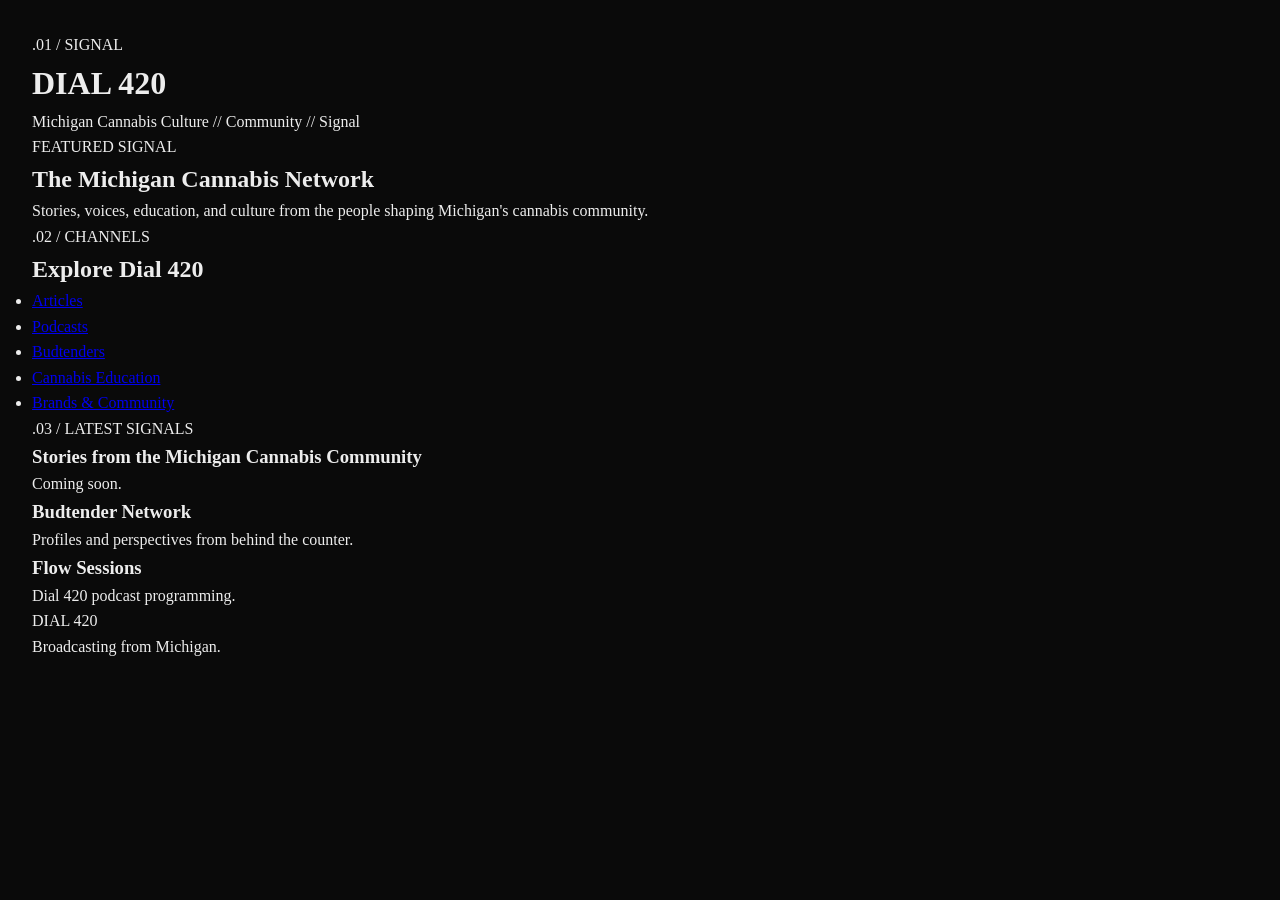
==== index.html @ a3029429 "Update index.html homepage adjustment for deployment" ====
<!DOCTYPE html>
<html lang="en">
<head>
  <meta charset="UTF-8">
  <meta name="viewport" content="width=device-width, initial-scale=1.0">
  <meta name="description" content="Dial 420 — Michigan cannabis culture, stories, education, podcasts, and community.">
  <title>Dial 420 — Michigan Cannabis Culture</title>
  <link rel="stylesheet" href="css/styles.css">
</head>

<body>

  <header>
    <p>.01 / SIGNAL</p>
    <h1>DIAL 420</h1>
    <p>Michigan Cannabis Culture // Community // Signal</p>
  </header>

  <main>

    <section>
      <p>FEATURED SIGNAL</p>
      <h2>The Michigan Cannabis Network</h2>
      <p>
        Stories, voices, education, and culture from the people shaping
        Michigan's cannabis community.
      </p>
    </section>

    <section>
      <p>.02 / CHANNELS</p>

      <h2>Explore Dial 420</h2>

      <ul>
        <li><a href="#">Articles</a></li>
        <li><a href="#">Podcasts</a></li>
        <li><a href="#">Budtenders</a></li>
        <li><a href="#">Cannabis Education</a></li>
        <li><a href="#">Brands &amp; Community</a></li>
      </ul>
    </section>

    <section>
      <p>.03 / LATEST SIGNALS</p>

      <article>
        <h3>Stories from the Michigan Cannabis Community</h3>
        <p>Coming soon.</p>
      </article>

      <article>
        <h3>Budtender Network</h3>
        <p>Profiles and perspectives from behind the counter.</p>
      </article>

      <article>
        <h3>Flow Sessions</h3>
        <p>Dial 420 podcast programming.</p>
      </article>
    </section>

  </main>

  <footer>
    <p>DIAL 420</p>
    <p>Broadcasting from Michigan.</p>
  </footer>

</body>
</html>
---- css/styles.css ----
/* --- System Reset & Variables --- */
:root {
    --bg-color: #0a0a0a;
    --text-color: #ededed;
    --accent-color: #ff3333;
    --border-color: #262626;
    --font-mono: 'Courier New', Courier, monospace;
    --font-serif: 'Georgia', serif;
}

* {
    box-sizing: border-box;
    margin: 0;
    padding: 0;
}

body {
    background-color: var(--bg-color);
    color: var(--text-color);
    font-family: var(--font-serif);
    line-height: 1.6;
    padding: 2rem;
}

/* --- Layout Architecture --- */
.masthead {
    border-bottom: 2px solid var(--text-color);
    padding-bottom: 1.5rem;
    margin-bottom: 2rem;
    text-align: center;
}

.masthead h1 {
    font-family: var(--font-mono);
    font-size: 3.5rem;
    letter-spacing: -2px;
    font-weight: 900;
}

.masthead .subtitle {
    font-family: var(--font-mono);
    text-transform: uppercase;
    font-size: 0.85rem;
    color: #888;
}

.grid-container {
    display: grid;
    grid-template-columns: repeat(auto-fit, minmax(300px, 1fr));
    gap: 2.5rem;
    align-items: start;
}

.lane {
    border-top: 1px solid var(--border-color);
    padding-top: 1rem;
}

.lane h2 {
    font-family: var(--font-mono);
    font-size: 0.9rem;
    color: var(--accent-color);
    margin-bottom: 1.5rem;
    letter-spacing: 1px;
}

/* --- Components --- */
.entry h3, .project-card h3 {
    font-size: 1.5rem;
    margin-bottom: 0.5rem;
    letter-spacing: -0.5px;
}

.entry time {
    display: block;
    font-family: var(--font-mono);
    font-size: 0.8rem;
    color: #666;
    margin-bottom: 1rem;
}

.log-list {
    list-style: none;
}

.log-list a {
    color: var(--text-color);
    text-decoration: none;
    font-family: var(--font-mono);
    font-size: 0.9rem;
}

.log-list a:hover {
    color: var(--accent-color);
}

.system-footer {
    margin-top: 4rem;
    border-top: 1px solid var(--border-color);
    padding-top: 1.5rem;
    font-family: var(--font-mono);
    font-size: 0.75rem;
    color: #444;
    text-align: center;
}
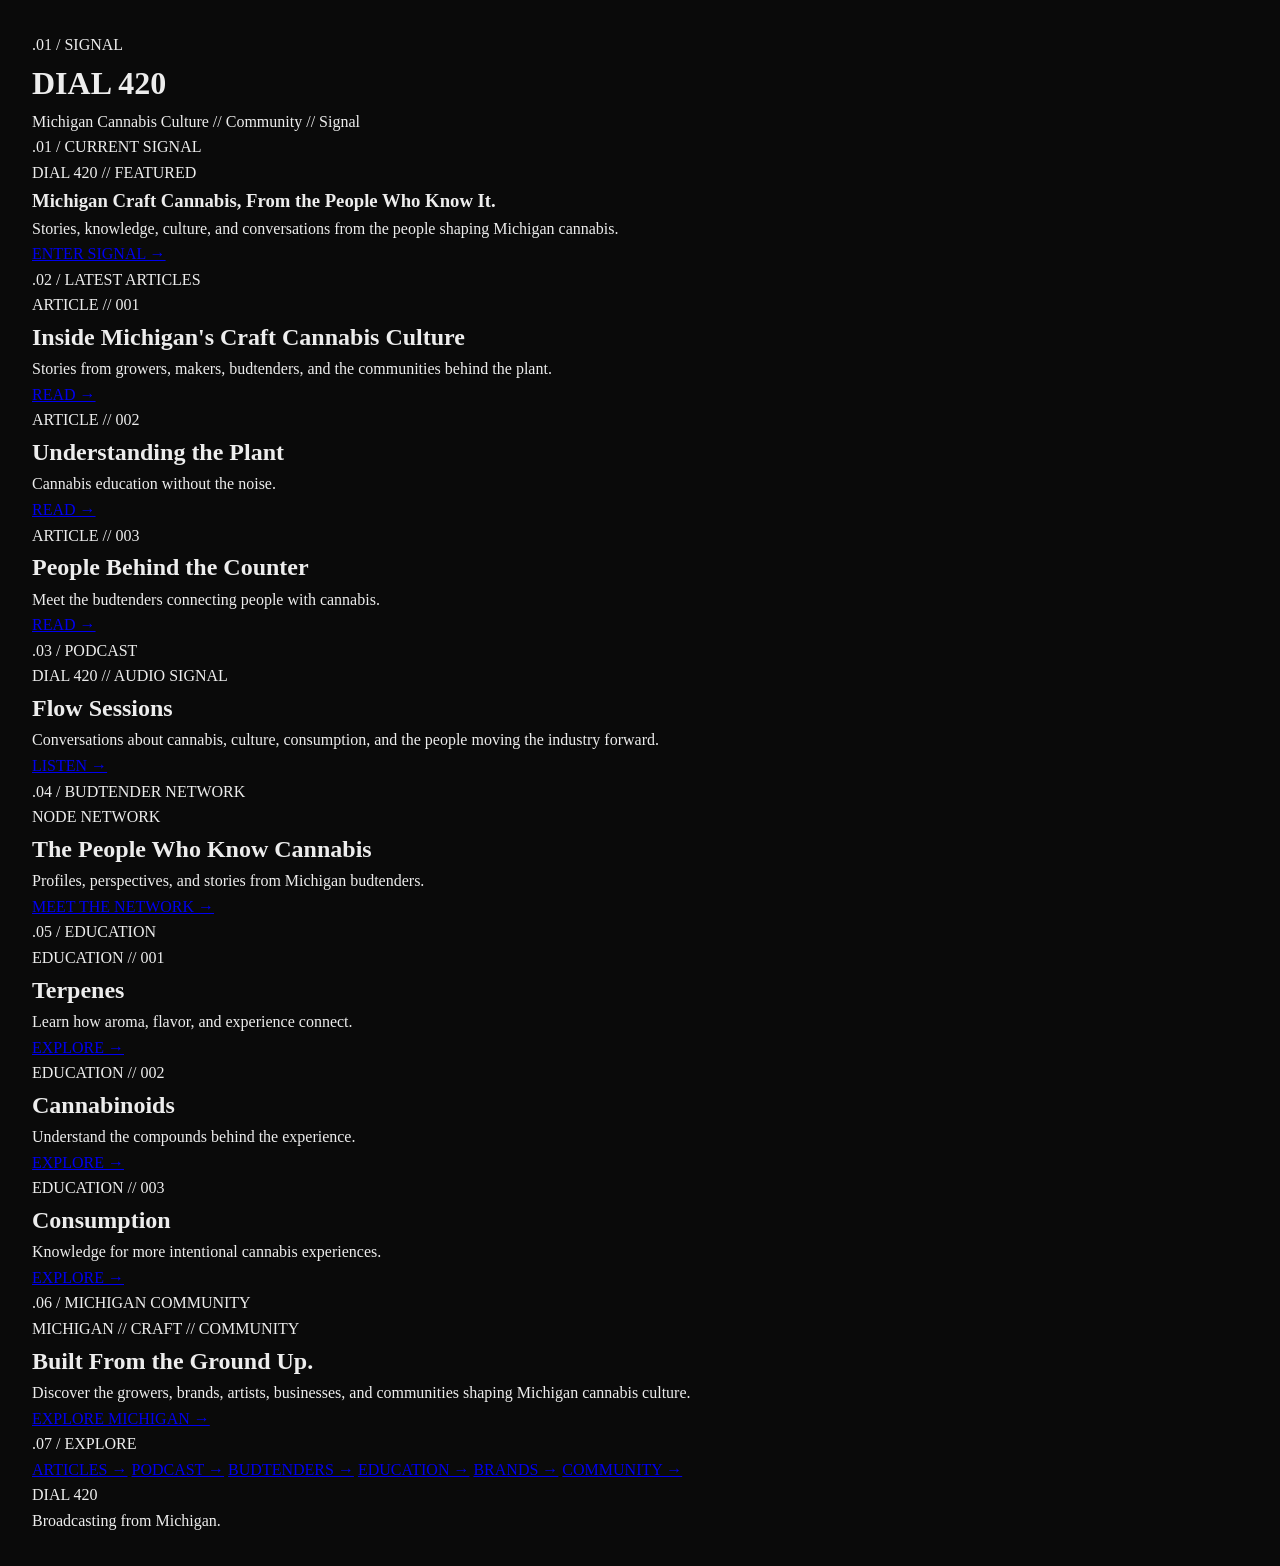
==== commit e8917ba7: "Update index.html" ====
--- a/index.html
+++ b/index.html
@@ -16,51 +16,174 @@
     <p>Michigan Cannabis Culture // Community // Signal</p>
   </header>
 
-  <main>
 
-    <section>
-      <p>FEATURED SIGNAL</p>
-      <h2>The Michigan Cannabis Network</h2>
+<main>
+
+  <!-- CURRENT SIGNAL -->
+  <section class="signal">
+    <div class="section-label">.01 / CURRENT SIGNAL</div>
+
+    <article class="featured-story">
+      <div class="story-meta">DIAL 420 // FEATURED</div>
+
+      <h1>Michigan Craft Cannabis, From the People Who Know It.</h1>
+
       <p>
-        Stories, voices, education, and culture from the people shaping
-        Michigan's cannabis community.
+        Stories, knowledge, culture, and conversations from the people shaping
+        Michigan cannabis.
       </p>
-    </section>
 
-    <section>
-      <p>.02 / CHANNELS</p>
+      <a href="#">ENTER SIGNAL →</a>
+    </article>
+  </section>
 
-      <h2>Explore Dial 420</h2>
 
-      <ul>
-        <li><a href="#">Articles</a></li>
-        <li><a href="#">Podcasts</a></li>
-        <li><a href="#">Budtenders</a></li>
-        <li><a href="#">Cannabis Education</a></li>
-        <li><a href="#">Brands &amp; Community</a></li>
-      </ul>
-    </section>
+  <!-- LATEST ARTICLES -->
+  <section class="articles">
+    <div class="section-label">.02 / LATEST ARTICLES</div>
 
-    <section>
-      <p>.03 / LATEST SIGNALS</p>
+    <div class="content-grid">
 
-      <article>
-        <h3>Stories from the Michigan Cannabis Community</h3>
-        <p>Coming soon.</p>
+      <article class="content-card">
+        <div class="card-meta">ARTICLE // 001</div>
+        <h2>Inside Michigan's Craft Cannabis Culture</h2>
+        <p>
+          Stories from growers, makers, budtenders, and the communities behind
+          the plant.
+        </p>
+        <a href="#">READ →</a>
       </article>
 
-      <article>
-        <h3>Budtender Network</h3>
-        <p>Profiles and perspectives from behind the counter.</p>
+      <article class="content-card">
+        <div class="card-meta">ARTICLE // 002</div>
+        <h2>Understanding the Plant</h2>
+        <p>
+          Cannabis education without the noise.
+        </p>
+        <a href="#">READ →</a>
       </article>
 
-      <article>
-        <h3>Flow Sessions</h3>
-        <p>Dial 420 podcast programming.</p>
+      <article class="content-card">
+        <div class="card-meta">ARTICLE // 003</div>
+        <h2>People Behind the Counter</h2>
+        <p>
+          Meet the budtenders connecting people with cannabis.
+        </p>
+        <a href="#">READ →</a>
       </article>
-    </section>
 
-  </main>
+    </div>
+  </section>
+
+
+  <!-- PODCAST -->
+  <section class="podcast">
+    <div class="section-label">.03 / PODCAST</div>
+
+    <article class="feature-row">
+      <div>
+        <div class="card-meta">DIAL 420 // AUDIO SIGNAL</div>
+        <h2>Flow Sessions</h2>
+        <p>
+          Conversations about cannabis, culture, consumption, and the people
+          moving the industry forward.
+        </p>
+      </div>
+
+      <a href="#">LISTEN →</a>
+    </article>
+  </section>
+
+
+  <!-- BUDTENDER NETWORK -->
+  <section class="budtenders">
+    <div class="section-label">.04 / BUDTENDER NETWORK</div>
+
+    <article class="feature-row">
+      <div>
+        <div class="card-meta">NODE NETWORK</div>
+        <h2>The People Who Know Cannabis</h2>
+        <p>
+          Profiles, perspectives, and stories from Michigan budtenders.
+        </p>
+      </div>
+
+      <a href="#">MEET THE NETWORK →</a>
+    </article>
+  </section>
+
+
+  <!-- EDUCATION -->
+  <section class="education">
+    <div class="section-label">.05 / EDUCATION</div>
+
+    <div class="content-grid">
+
+      <article class="content-card">
+        <div class="card-meta">EDUCATION // 001</div>
+        <h2>Terpenes</h2>
+        <p>
+          Learn how aroma, flavor, and experience connect.
+        </p>
+        <a href="#">EXPLORE →</a>
+      </article>
+
+      <article class="content-card">
+        <div class="card-meta">EDUCATION // 002</div>
+        <h2>Cannabinoids</h2>
+        <p>
+          Understand the compounds behind the experience.
+        </p>
+        <a href="#">EXPLORE →</a>
+      </article>
+
+      <article class="content-card">
+        <div class="card-meta">EDUCATION // 003</div>
+        <h2>Consumption</h2>
+        <p>
+          Knowledge for more intentional cannabis experiences.
+        </p>
+        <a href="#">EXPLORE →</a>
+      </article>
+
+    </div>
+  </section>
+
+
+  <!-- COMMUNITY -->
+  <section class="community">
+    <div class="section-label">.06 / MICHIGAN COMMUNITY</div>
+
+    <article class="community-feature">
+      <div class="card-meta">MICHIGAN // CRAFT // COMMUNITY</div>
+
+      <h2>Built From the Ground Up.</h2>
+
+      <p>
+        Discover the growers, brands, artists, businesses, and communities
+        shaping Michigan cannabis culture.
+      </p>
+
+      <a href="#">EXPLORE MICHIGAN →</a>
+    </article>
+  </section>
+
+
+  <!-- EXPLORE -->
+  <section class="explore">
+    <div class="section-label">.07 / EXPLORE</div>
+
+    <nav class="explore-grid">
+      <a href="#">ARTICLES →</a>
+      <a href="#">PODCAST →</a>
+      <a href="#">BUDTENDERS →</a>
+      <a href="#">EDUCATION →</a>
+      <a href="#">BRANDS →</a>
+      <a href="#">COMMUNITY →</a>
+    </nav>
+  </section>
+
+</main>
 
   <footer>
     <p>DIAL 420</p>
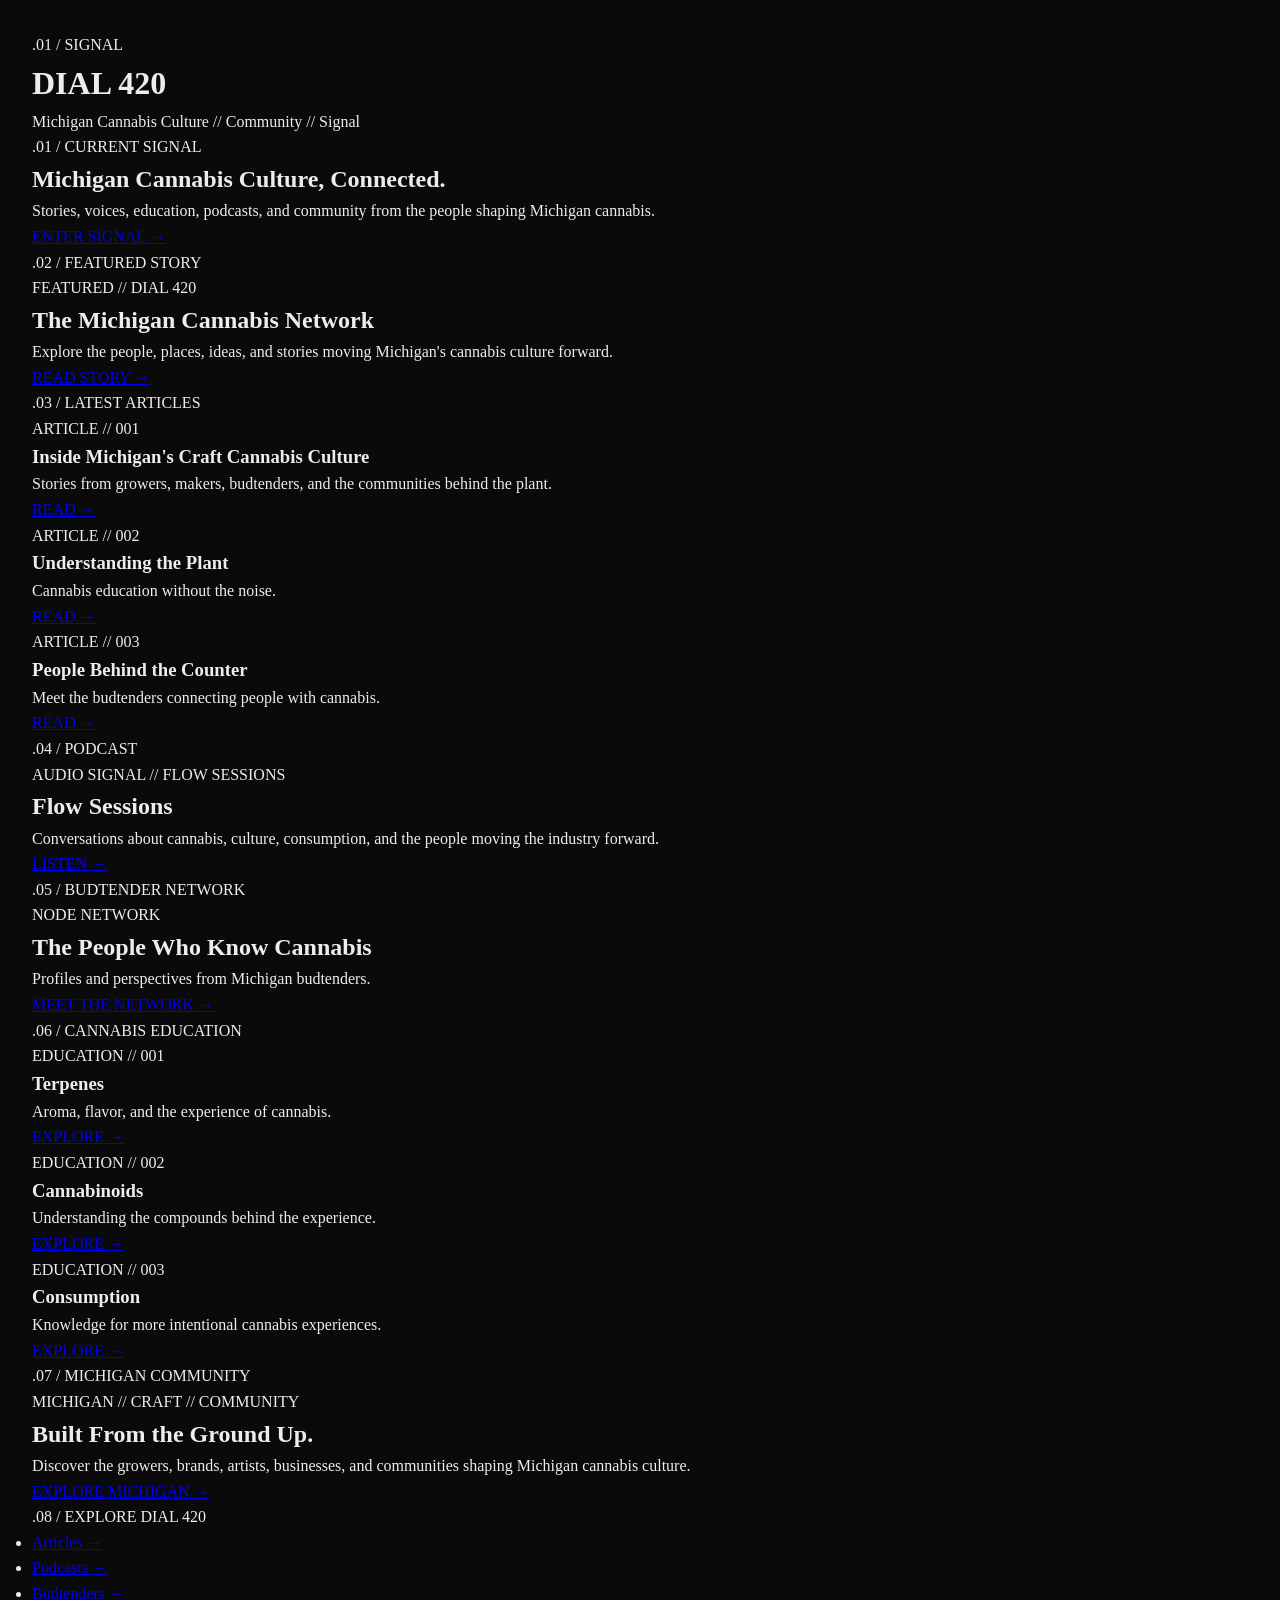
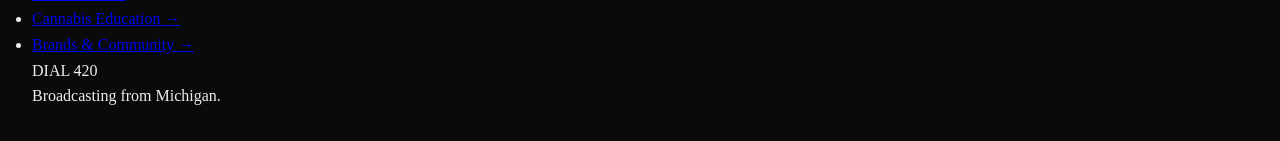
==== commit a129f85f: "Update index.html take 2" ====
--- a/index.html
+++ b/index.html
@@ -19,53 +19,65 @@
 
 <main>
 
-  <!-- CURRENT SIGNAL -->
   <section class="signal">
-    <div class="section-label">.01 / CURRENT SIGNAL</div>
-
-    <article class="featured-story">
-      <div class="story-meta">DIAL 420 // FEATURED</div>
-
-      <h1>Michigan Craft Cannabis, From the People Who Know It.</h1>
-
-      <p>
-        Stories, knowledge, culture, and conversations from the people shaping
-        Michigan cannabis.
-      </p>
-
-      <a href="#">ENTER SIGNAL →</a>
-    </article>
-  </section>
-
-
-  <!-- LATEST ARTICLES -->
+    <p>.01 / CURRENT SIGNAL</p>
+
+    <h2>Michigan Cannabis Culture, Connected.</h2>
+
+    <p>
+      Stories, voices, education, podcasts, and community from the people
+      shaping Michigan cannabis.
+    </p>
+
+    <a href="#">ENTER SIGNAL →</a>
+  </section>
+
+
+  <section class="featured">
+    <p>.02 / FEATURED STORY</p>
+
+    <article>
+      <p>FEATURED // DIAL 420</p>
+
+      <h2>The Michigan Cannabis Network</h2>
+
+      <p>
+        Explore the people, places, ideas, and stories moving Michigan's
+        cannabis culture forward.
+      </p>
+
+      <a href="#">READ STORY →</a>
+    </article>
+  </section>
+
+
   <section class="articles">
-    <div class="section-label">.02 / LATEST ARTICLES</div>
+    <p>.03 / LATEST ARTICLES</p>
 
     <div class="content-grid">
 
-      <article class="content-card">
-        <div class="card-meta">ARTICLE // 001</div>
-        <h2>Inside Michigan's Craft Cannabis Culture</h2>
-        <p>
-          Stories from growers, makers, budtenders, and the communities behind
-          the plant.
+      <article>
+        <p>ARTICLE // 001</p>
+        <h3>Inside Michigan's Craft Cannabis Culture</h3>
+        <p>
+          Stories from growers, makers, budtenders, and the communities
+          behind the plant.
         </p>
         <a href="#">READ →</a>
       </article>
 
-      <article class="content-card">
-        <div class="card-meta">ARTICLE // 002</div>
-        <h2>Understanding the Plant</h2>
+      <article>
+        <p>ARTICLE // 002</p>
+        <h3>Understanding the Plant</h3>
         <p>
           Cannabis education without the noise.
         </p>
         <a href="#">READ →</a>
       </article>
 
-      <article class="content-card">
-        <div class="card-meta">ARTICLE // 003</div>
-        <h2>People Behind the Counter</h2>
+      <article>
+        <p>ARTICLE // 003</p>
+        <h3>People Behind the Counter</h3>
         <p>
           Meet the budtenders connecting people with cannabis.
         </p>
@@ -76,70 +88,67 @@
   </section>
 
 
-  <!-- PODCAST -->
   <section class="podcast">
-    <div class="section-label">.03 / PODCAST</div>
-
-    <article class="feature-row">
-      <div>
-        <div class="card-meta">DIAL 420 // AUDIO SIGNAL</div>
-        <h2>Flow Sessions</h2>
-        <p>
-          Conversations about cannabis, culture, consumption, and the people
-          moving the industry forward.
-        </p>
-      </div>
+    <p>.04 / PODCAST</p>
+
+    <article>
+      <p>AUDIO SIGNAL // FLOW SESSIONS</p>
+
+      <h2>Flow Sessions</h2>
+
+      <p>
+        Conversations about cannabis, culture, consumption, and the people
+        moving the industry forward.
+      </p>
 
       <a href="#">LISTEN →</a>
     </article>
   </section>
 
 
-  <!-- BUDTENDER NETWORK -->
   <section class="budtenders">
-    <div class="section-label">.04 / BUDTENDER NETWORK</div>
-
-    <article class="feature-row">
-      <div>
-        <div class="card-meta">NODE NETWORK</div>
-        <h2>The People Who Know Cannabis</h2>
-        <p>
-          Profiles, perspectives, and stories from Michigan budtenders.
-        </p>
-      </div>
+    <p>.05 / BUDTENDER NETWORK</p>
+
+    <article>
+      <p>NODE NETWORK</p>
+
+      <h2>The People Who Know Cannabis</h2>
+
+      <p>
+        Profiles and perspectives from Michigan budtenders.
+      </p>
 
       <a href="#">MEET THE NETWORK →</a>
     </article>
   </section>
 
 
-  <!-- EDUCATION -->
   <section class="education">
-    <div class="section-label">.05 / EDUCATION</div>
+    <p>.06 / CANNABIS EDUCATION</p>
 
     <div class="content-grid">
 
-      <article class="content-card">
-        <div class="card-meta">EDUCATION // 001</div>
-        <h2>Terpenes</h2>
-        <p>
-          Learn how aroma, flavor, and experience connect.
+      <article>
+        <p>EDUCATION // 001</p>
+        <h3>Terpenes</h3>
+        <p>
+          Aroma, flavor, and the experience of cannabis.
         </p>
         <a href="#">EXPLORE →</a>
       </article>
 
-      <article class="content-card">
-        <div class="card-meta">EDUCATION // 002</div>
-        <h2>Cannabinoids</h2>
-        <p>
-          Understand the compounds behind the experience.
+      <article>
+        <p>EDUCATION // 002</p>
+        <h3>Cannabinoids</h3>
+        <p>
+          Understanding the compounds behind the experience.
         </p>
         <a href="#">EXPLORE →</a>
       </article>
 
-      <article class="content-card">
-        <div class="card-meta">EDUCATION // 003</div>
-        <h2>Consumption</h2>
+      <article>
+        <p>EDUCATION // 003</p>
+        <h3>Consumption</h3>
         <p>
           Knowledge for more intentional cannabis experiences.
         </p>
@@ -150,12 +159,11 @@
   </section>
 
 
-  <!-- COMMUNITY -->
   <section class="community">
-    <div class="section-label">.06 / MICHIGAN COMMUNITY</div>
-
-    <article class="community-feature">
-      <div class="card-meta">MICHIGAN // CRAFT // COMMUNITY</div>
+    <p>.07 / MICHIGAN COMMUNITY</p>
+
+    <article>
+      <p>MICHIGAN // CRAFT // COMMUNITY</p>
 
       <h2>Built From the Ground Up.</h2>
 
@@ -169,18 +177,16 @@
   </section>
 
 
-  <!-- EXPLORE -->
-  <section class="explore">
-    <div class="section-label">.07 / EXPLORE</div>
-
-    <nav class="explore-grid">
-      <a href="#">ARTICLES →</a>
-      <a href="#">PODCAST →</a>
-      <a href="#">BUDTENDERS →</a>
-      <a href="#">EDUCATION →</a>
-      <a href="#">BRANDS →</a>
-      <a href="#">COMMUNITY →</a>
-    </nav>
+  <section class="channels">
+    <p>.08 / EXPLORE DIAL 420</p>
+
+    <ul>
+      <li><a href="#">Articles →</a></li>
+      <li><a href="#">Podcasts →</a></li>
+      <li><a href="#">Budtenders →</a></li>
+      <li><a href="#">Cannabis Education →</a></li>
+      <li><a href="#">Brands &amp; Community →</a></li>
+    </ul>
   </section>
 
 </main>
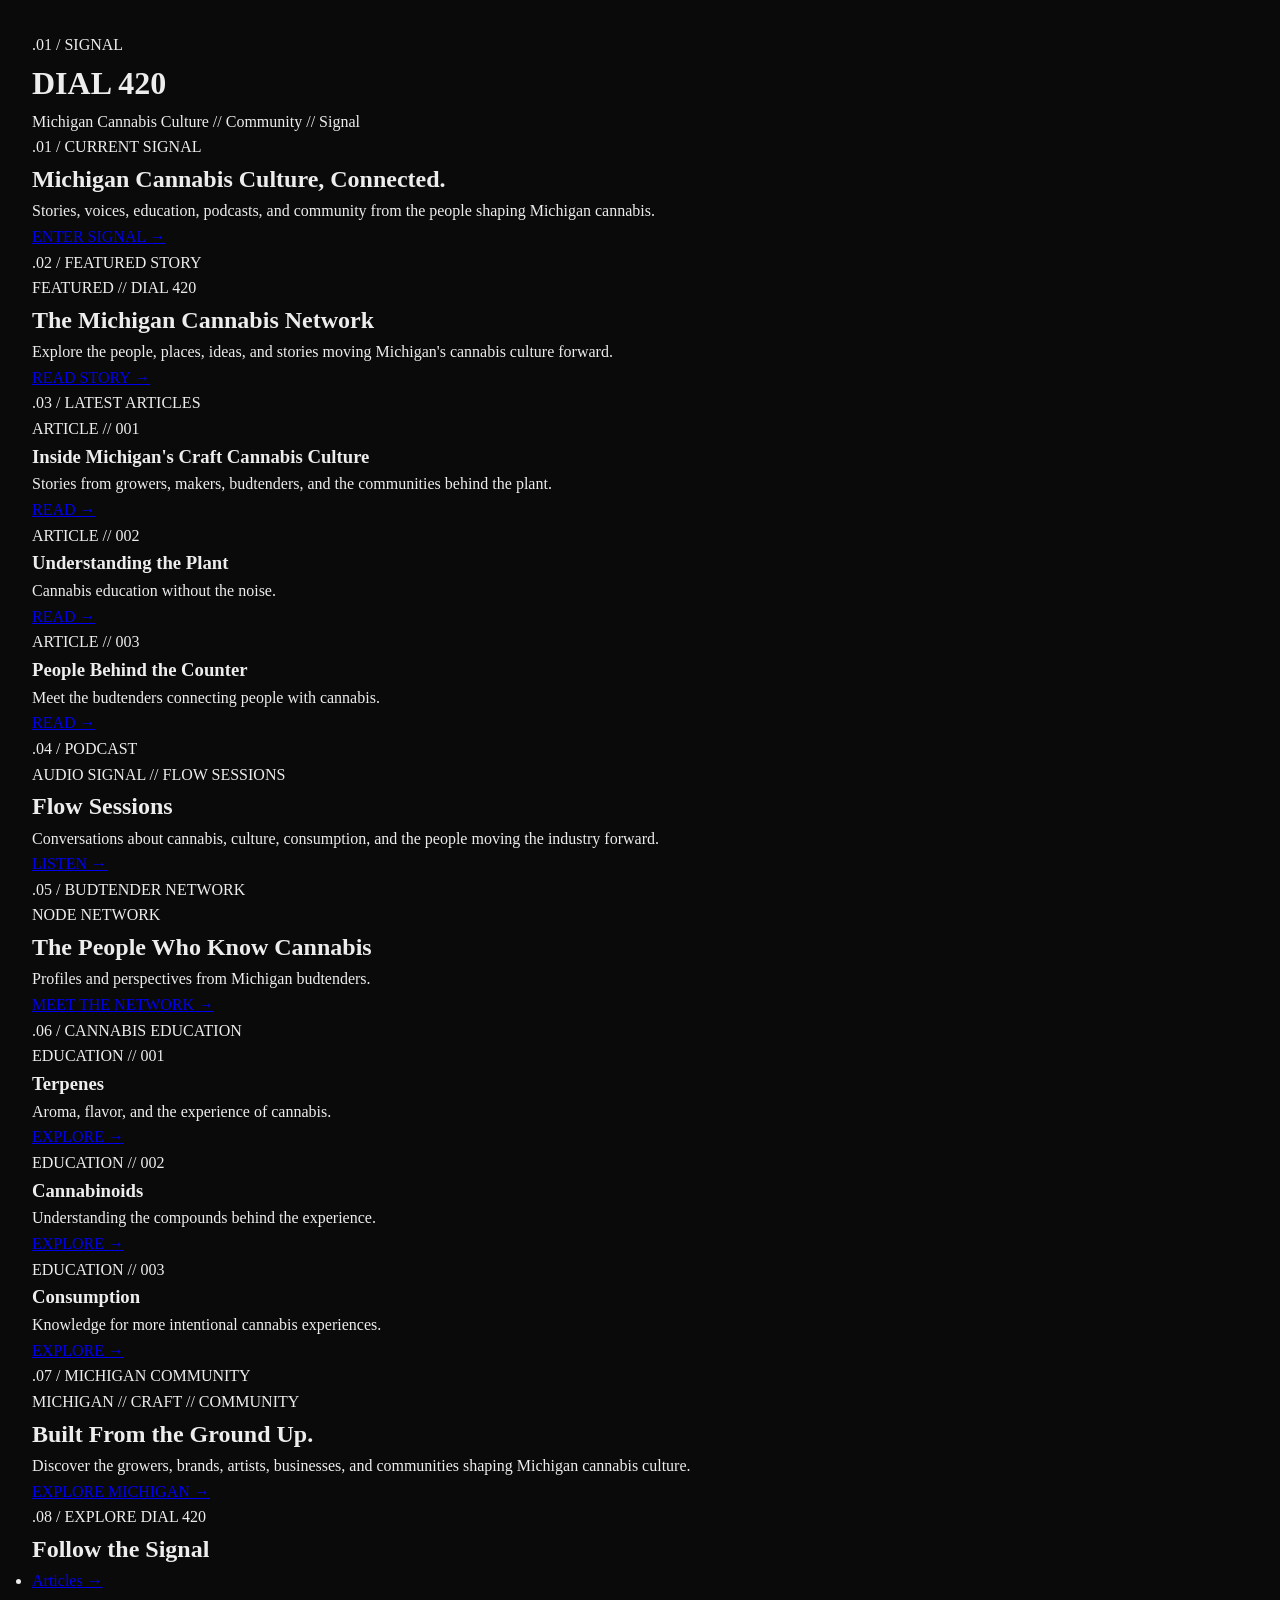
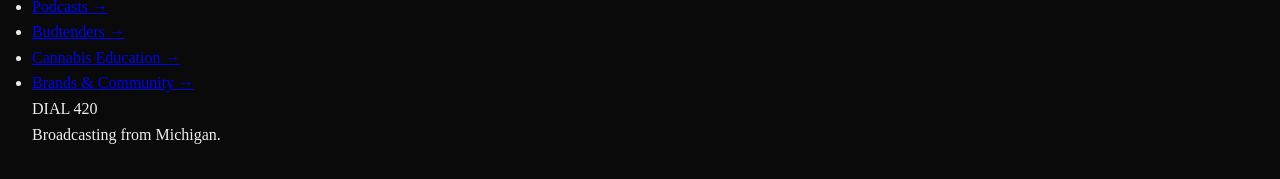
==== commit b5c9fa90: "Build Dial420 homepage structure" ====
--- a/index.html
+++ b/index.html
@@ -1,200 +1,290 @@
 <!DOCTYPE html>
+
 <html lang="en">
+
 <head>
-  <meta charset="UTF-8">
-  <meta name="viewport" content="width=device-width, initial-scale=1.0">
-  <meta name="description" content="Dial 420 — Michigan cannabis culture, stories, education, podcasts, and community.">
-  <title>Dial 420 — Michigan Cannabis Culture</title>
-  <link rel="stylesheet" href="css/styles.css">
+
+<meta charset="UTF-8">
+
+<meta name="viewport" content="width=device-width, initial-scale=1.0">
+
+<meta name="description" content="Dial 420 — Michigan cannabis culture, stories, education, podcasts, and community.">
+
+<title>Dial 420 — Michigan Cannabis Culture</title>
+
+<link rel="stylesheet" href="css/styles.css">
+
 </head>
 
 <body>
 
-  <header>
-    <p>.01 / SIGNAL</p>
-    <h1>DIAL 420</h1>
-    <p>Michigan Cannabis Culture // Community // Signal</p>
-  </header>
+<header>
+
+<p>.01 / SIGNAL</p>
+
+<h1>DIAL 420</h1>
+
+<p>Michigan Cannabis Culture // Community // Signal</p>
+
+</header>
 
 
 <main>
 
-  <section class="signal">
-    <p>.01 / CURRENT SIGNAL</p>
-
-    <h2>Michigan Cannabis Culture, Connected.</h2>
-
-    <p>
-      Stories, voices, education, podcasts, and community from the people
-      shaping Michigan cannabis.
-    </p>
-
-    <a href="#">ENTER SIGNAL →</a>
-  </section>
-
-
-  <section class="featured">
-    <p>.02 / FEATURED STORY</p>
-
-    <article>
-      <p>FEATURED // DIAL 420</p>
-
-      <h2>The Michigan Cannabis Network</h2>
-
-      <p>
-        Explore the people, places, ideas, and stories moving Michigan's
-        cannabis culture forward.
-      </p>
-
-      <a href="#">READ STORY →</a>
-    </article>
-  </section>
-
-
-  <section class="articles">
-    <p>.03 / LATEST ARTICLES</p>
-
-    <div class="content-grid">
-
-      <article>
-        <p>ARTICLE // 001</p>
-        <h3>Inside Michigan's Craft Cannabis Culture</h3>
-        <p>
-          Stories from growers, makers, budtenders, and the communities
-          behind the plant.
-        </p>
-        <a href="#">READ →</a>
-      </article>
-
-      <article>
-        <p>ARTICLE // 002</p>
-        <h3>Understanding the Plant</h3>
-        <p>
-          Cannabis education without the noise.
-        </p>
-        <a href="#">READ →</a>
-      </article>
-
-      <article>
-        <p>ARTICLE // 003</p>
-        <h3>People Behind the Counter</h3>
-        <p>
-          Meet the budtenders connecting people with cannabis.
-        </p>
-        <a href="#">READ →</a>
-      </article>
-
-    </div>
-  </section>
-
-
-  <section class="podcast">
-    <p>.04 / PODCAST</p>
-
-    <article>
-      <p>AUDIO SIGNAL // FLOW SESSIONS</p>
-
-      <h2>Flow Sessions</h2>
-
-      <p>
-        Conversations about cannabis, culture, consumption, and the people
-        moving the industry forward.
-      </p>
-
-      <a href="#">LISTEN →</a>
-    </article>
-  </section>
-
-
-  <section class="budtenders">
-    <p>.05 / BUDTENDER NETWORK</p>
-
-    <article>
-      <p>NODE NETWORK</p>
-
-      <h2>The People Who Know Cannabis</h2>
-
-      <p>
-        Profiles and perspectives from Michigan budtenders.
-      </p>
-
-      <a href="#">MEET THE NETWORK →</a>
-    </article>
-  </section>
-
-
-  <section class="education">
-    <p>.06 / CANNABIS EDUCATION</p>
-
-    <div class="content-grid">
-
-      <article>
-        <p>EDUCATION // 001</p>
-        <h3>Terpenes</h3>
-        <p>
-          Aroma, flavor, and the experience of cannabis.
-        </p>
-        <a href="#">EXPLORE →</a>
-      </article>
-
-      <article>
-        <p>EDUCATION // 002</p>
-        <h3>Cannabinoids</h3>
-        <p>
-          Understanding the compounds behind the experience.
-        </p>
-        <a href="#">EXPLORE →</a>
-      </article>
-
-      <article>
-        <p>EDUCATION // 003</p>
-        <h3>Consumption</h3>
-        <p>
-          Knowledge for more intentional cannabis experiences.
-        </p>
-        <a href="#">EXPLORE →</a>
-      </article>
-
-    </div>
-  </section>
-
-
-  <section class="community">
-    <p>.07 / MICHIGAN COMMUNITY</p>
-
-    <article>
-      <p>MICHIGAN // CRAFT // COMMUNITY</p>
-
-      <h2>Built From the Ground Up.</h2>
-
-      <p>
-        Discover the growers, brands, artists, businesses, and communities
-        shaping Michigan cannabis culture.
-      </p>
-
-      <a href="#">EXPLORE MICHIGAN →</a>
-    </article>
-  </section>
-
-
-  <section class="channels">
-    <p>.08 / EXPLORE DIAL 420</p>
-
-    <ul>
-      <li><a href="#">Articles →</a></li>
-      <li><a href="#">Podcasts →</a></li>
-      <li><a href="#">Budtenders →</a></li>
-      <li><a href="#">Cannabis Education →</a></li>
-      <li><a href="#">Brands &amp; Community →</a></li>
-    </ul>
-  </section>
+
+<section class="signal">
+
+<p>.01 / CURRENT SIGNAL</p>
+
+<h2>Michigan Cannabis Culture, Connected.</h2>
+
+<p>
+Stories, voices, education, podcasts, and community from the people
+shaping Michigan cannabis.
+</p>
+
+<a href="#">ENTER SIGNAL →</a>
+
+</section>
+
+
+<section class="featured">
+
+<p>.02 / FEATURED STORY</p>
+
+<article>
+
+<p>FEATURED // DIAL 420</p>
+
+<h2>The Michigan Cannabis Network</h2>
+
+<p>
+Explore the people, places, ideas, and stories moving Michigan's
+cannabis culture forward.
+</p>
+
+<a href="#">READ STORY →</a>
+
+</article>
+
+</section>
+
+
+<section class="articles">
+
+<p>.03 / LATEST ARTICLES</p>
+
+<div class="content-grid">
+
+
+<article>
+
+<p>ARTICLE // 001</p>
+
+<h3>Inside Michigan's Craft Cannabis Culture</h3>
+
+<p>
+Stories from growers, makers, budtenders, and the communities
+behind the plant.
+</p>
+
+<a href="#">READ →</a>
+
+</article>
+
+
+<article>
+
+<p>ARTICLE // 002</p>
+
+<h3>Understanding the Plant</h3>
+
+<p>
+Cannabis education without the noise.
+</p>
+
+<a href="#">READ →</a>
+
+</article>
+
+
+<article>
+
+<p>ARTICLE // 003</p>
+
+<h3>People Behind the Counter</h3>
+
+<p>
+Meet the budtenders connecting people with cannabis.
+</p>
+
+<a href="#">READ →</a>
+
+</article>
+
+
+</div>
+
+</section>
+
+
+<section class="podcast">
+
+<p>.04 / PODCAST</p>
+
+<article>
+
+<p>AUDIO SIGNAL // FLOW SESSIONS</p>
+
+<h2>Flow Sessions</h2>
+
+<p>
+Conversations about cannabis, culture, consumption, and the people
+moving the industry forward.
+</p>
+
+<a href="#">LISTEN →</a>
+
+</article>
+
+</section>
+
+
+<section class="budtenders">
+
+<p>.05 / BUDTENDER NETWORK</p>
+
+<article>
+
+<p>NODE NETWORK</p>
+
+<h2>The People Who Know Cannabis</h2>
+
+<p>
+Profiles and perspectives from Michigan budtenders.
+</p>
+
+<a href="#">MEET THE NETWORK →</a>
+
+</article>
+
+</section>
+
+
+<section class="education">
+
+<p>.06 / CANNABIS EDUCATION</p>
+
+<div class="content-grid">
+
+
+<article>
+
+<p>EDUCATION // 001</p>
+
+<h3>Terpenes</h3>
+
+<p>
+Aroma, flavor, and the experience of cannabis.
+</p>
+
+<a href="#">EXPLORE →</a>
+
+</article>
+
+
+<article>
+
+<p>EDUCATION // 002</p>
+
+<h3>Cannabinoids</h3>
+
+<p>
+Understanding the compounds behind the experience.
+</p>
+
+<a href="#">EXPLORE →</a>
+
+</article>
+
+
+<article>
+
+<p>EDUCATION // 003</p>
+
+<h3>Consumption</h3>
+
+<p>
+Knowledge for more intentional cannabis experiences.
+</p>
+
+<a href="#">EXPLORE →</a>
+
+</article>
+
+
+</div>
+
+</section>
+
+
+<section class="community">
+
+<p>.07 / MICHIGAN COMMUNITY</p>
+
+<article>
+
+<p>MICHIGAN // CRAFT // COMMUNITY</p>
+
+<h2>Built From the Ground Up.</h2>
+
+<p>
+Discover the growers, brands, artists, businesses, and communities
+shaping Michigan cannabis culture.
+</p>
+
+<a href="#">EXPLORE MICHIGAN →</a>
+
+</article>
+
+</section>
+
+
+<section class="channels">
+
+<p>.08 / EXPLORE DIAL 420</p>
+
+<h2>Follow the Signal</h2>
+
+<ul>
+
+<li><a href="#">Articles →</a></li>
+
+<li><a href="#">Podcasts →</a></li>
+
+<li><a href="#">Budtenders →</a></li>
+
+<li><a href="#">Cannabis Education →</a></li>
+
+<li><a href="#">Brands &amp; Community →</a></li>
+
+</ul>
+
+</section>
+
 
 </main>
 
-  <footer>
-    <p>DIAL 420</p>
-    <p>Broadcasting from Michigan.</p>
-  </footer>
+
+<footer>
+
+<p>DIAL 420</p>
+
+<p>Broadcasting from Michigan.</p>
+
+</footer>
+
 
 </body>
+
 </html>
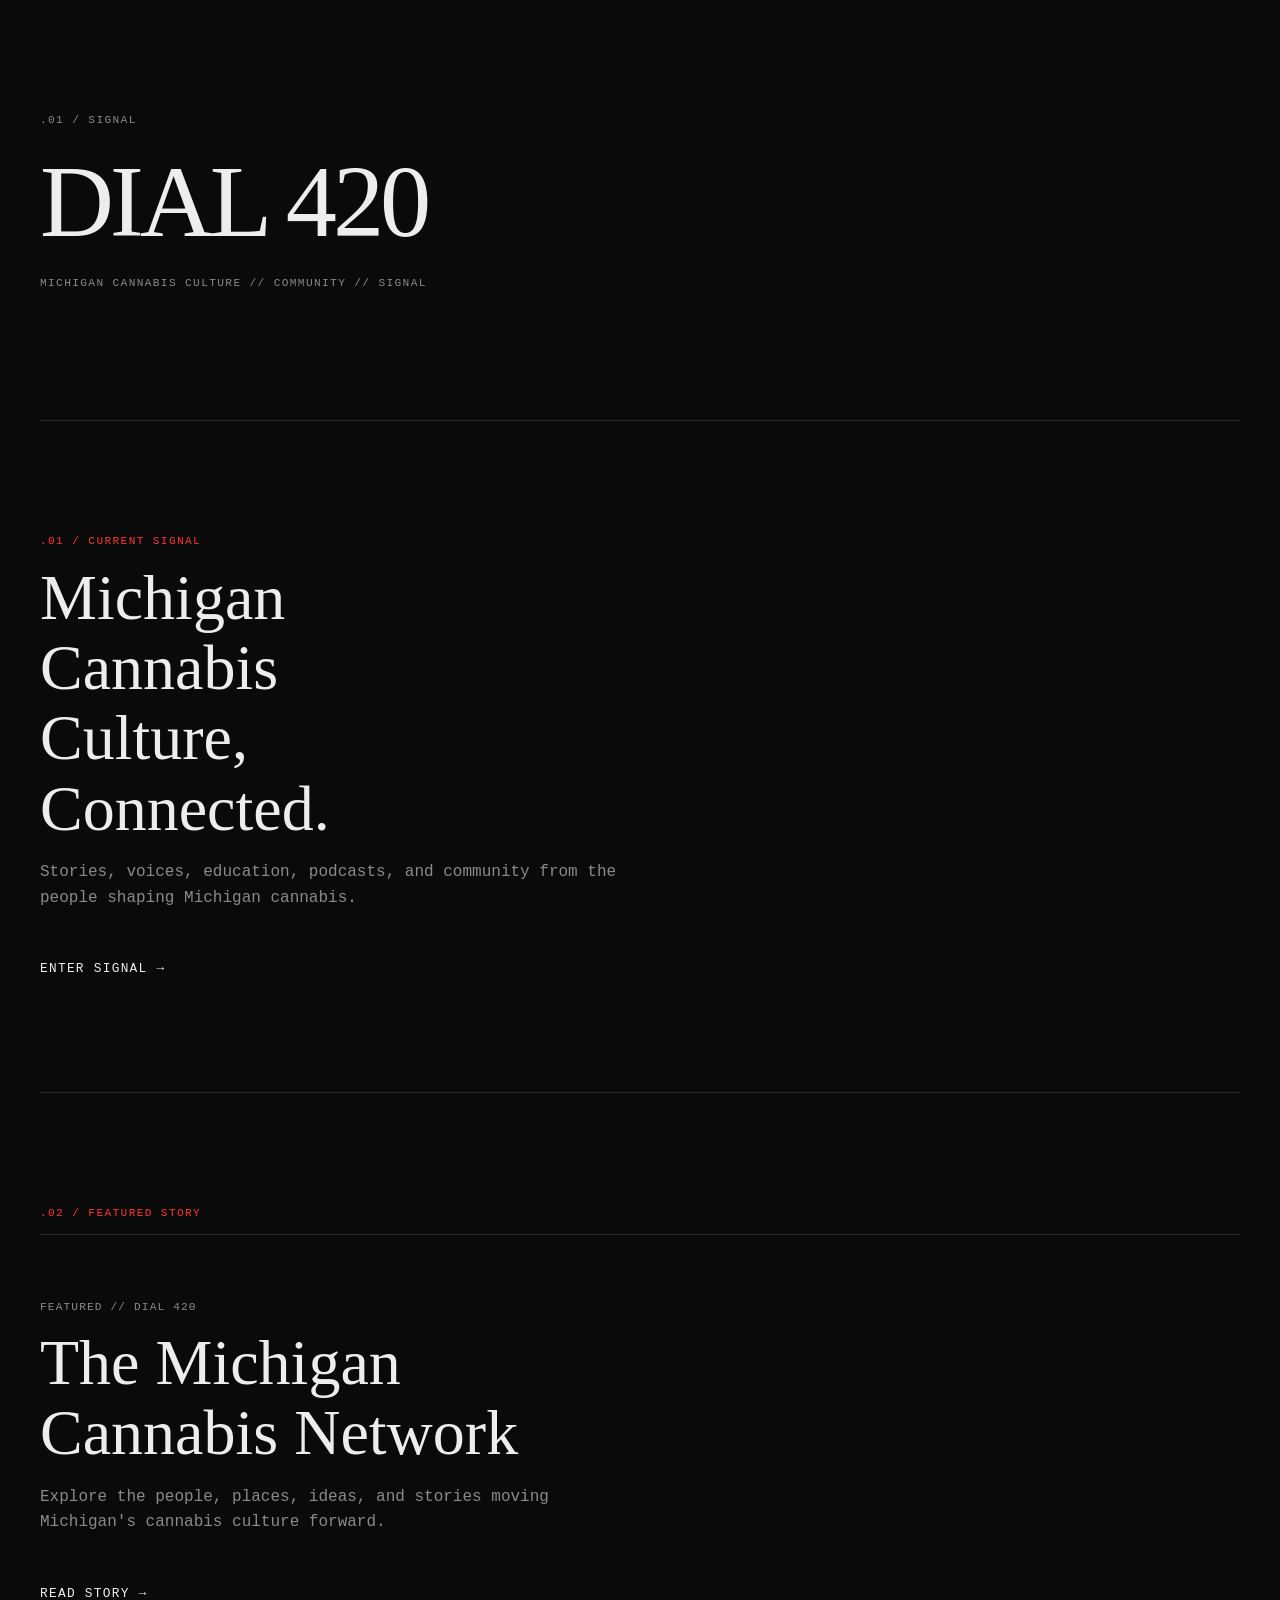
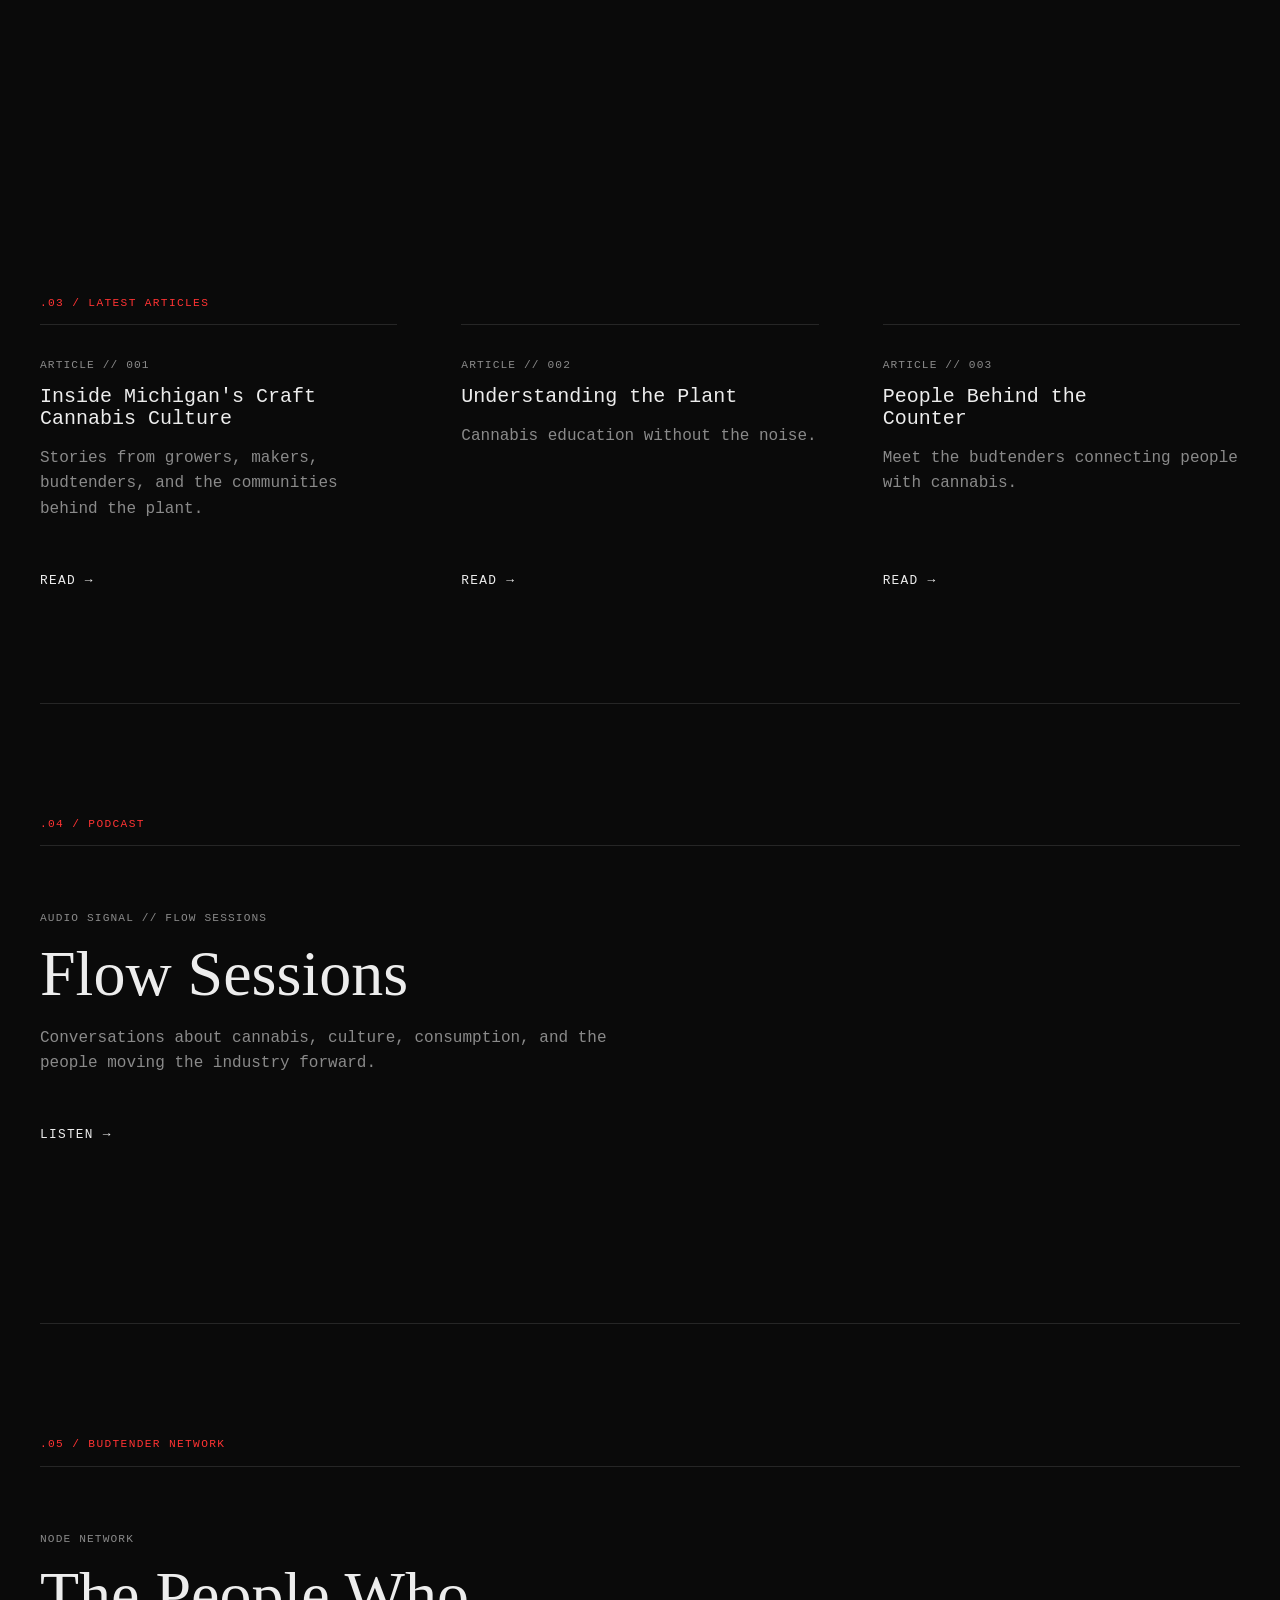
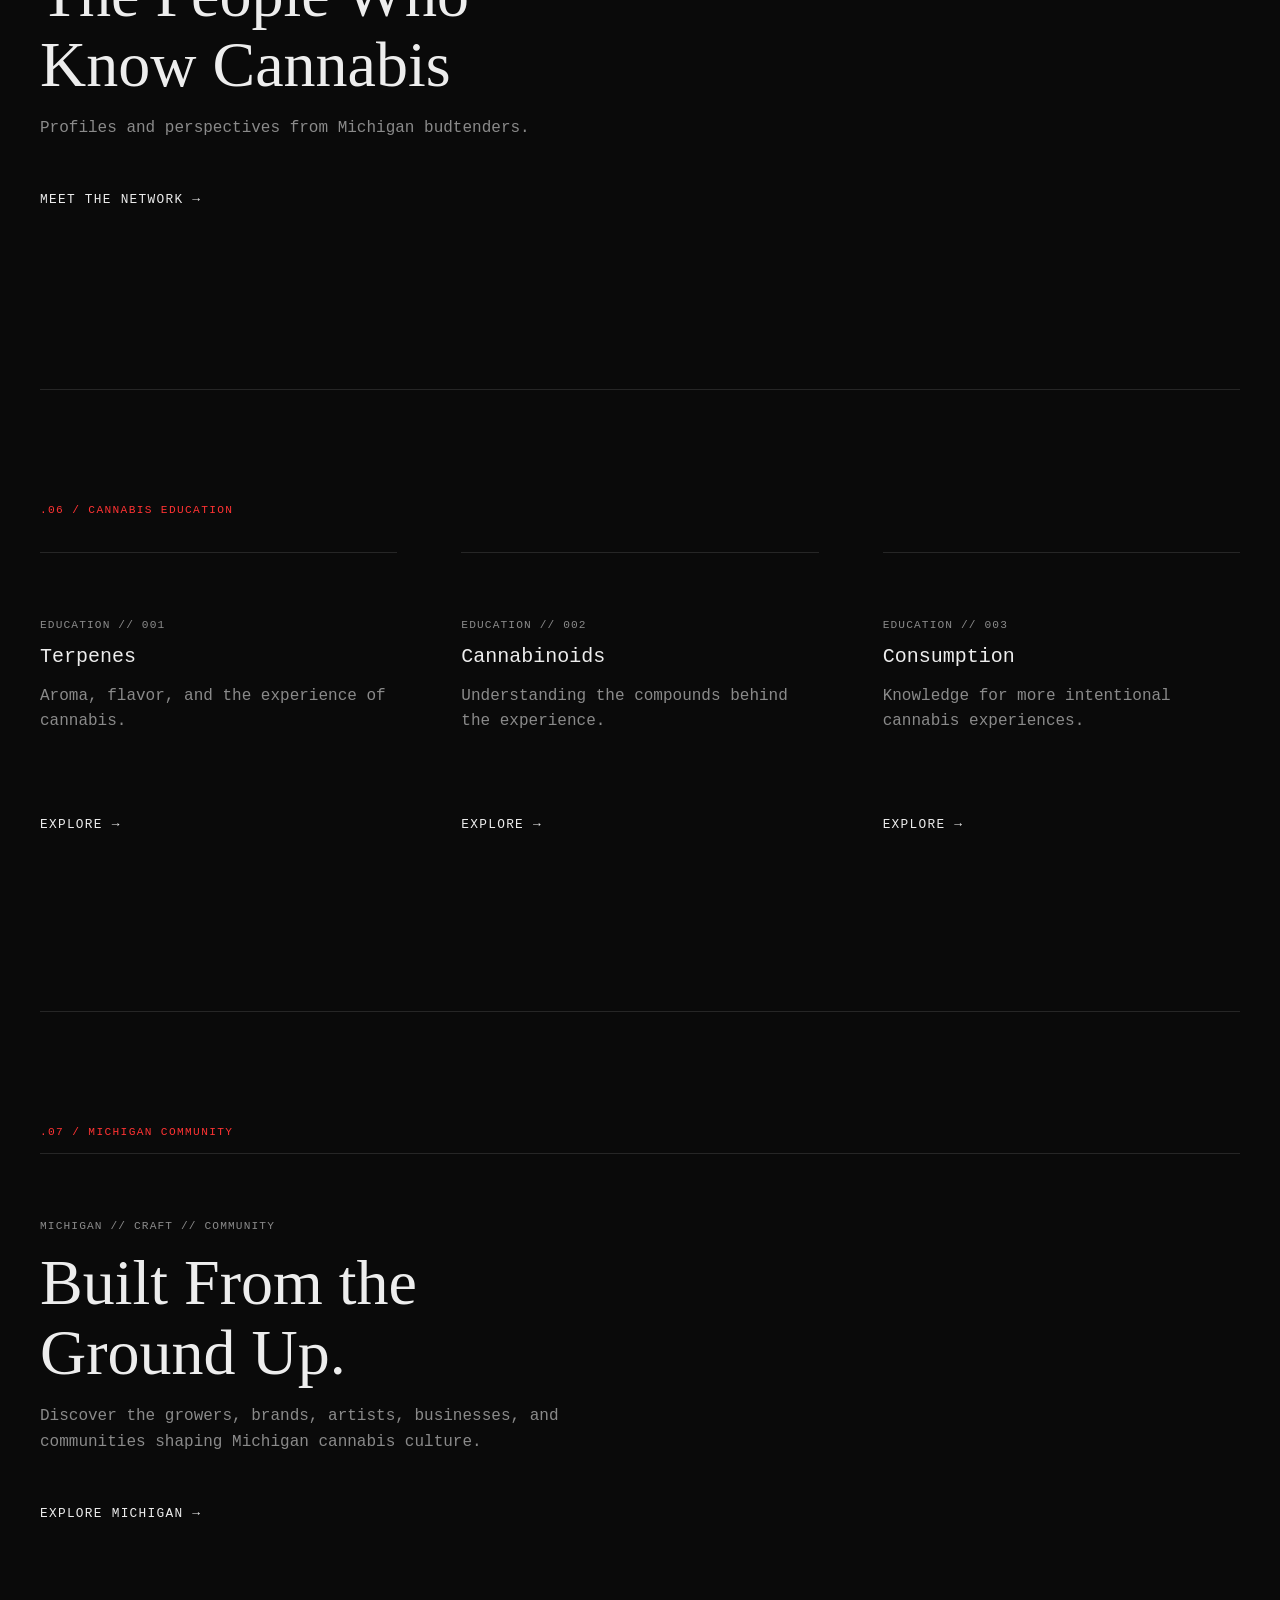
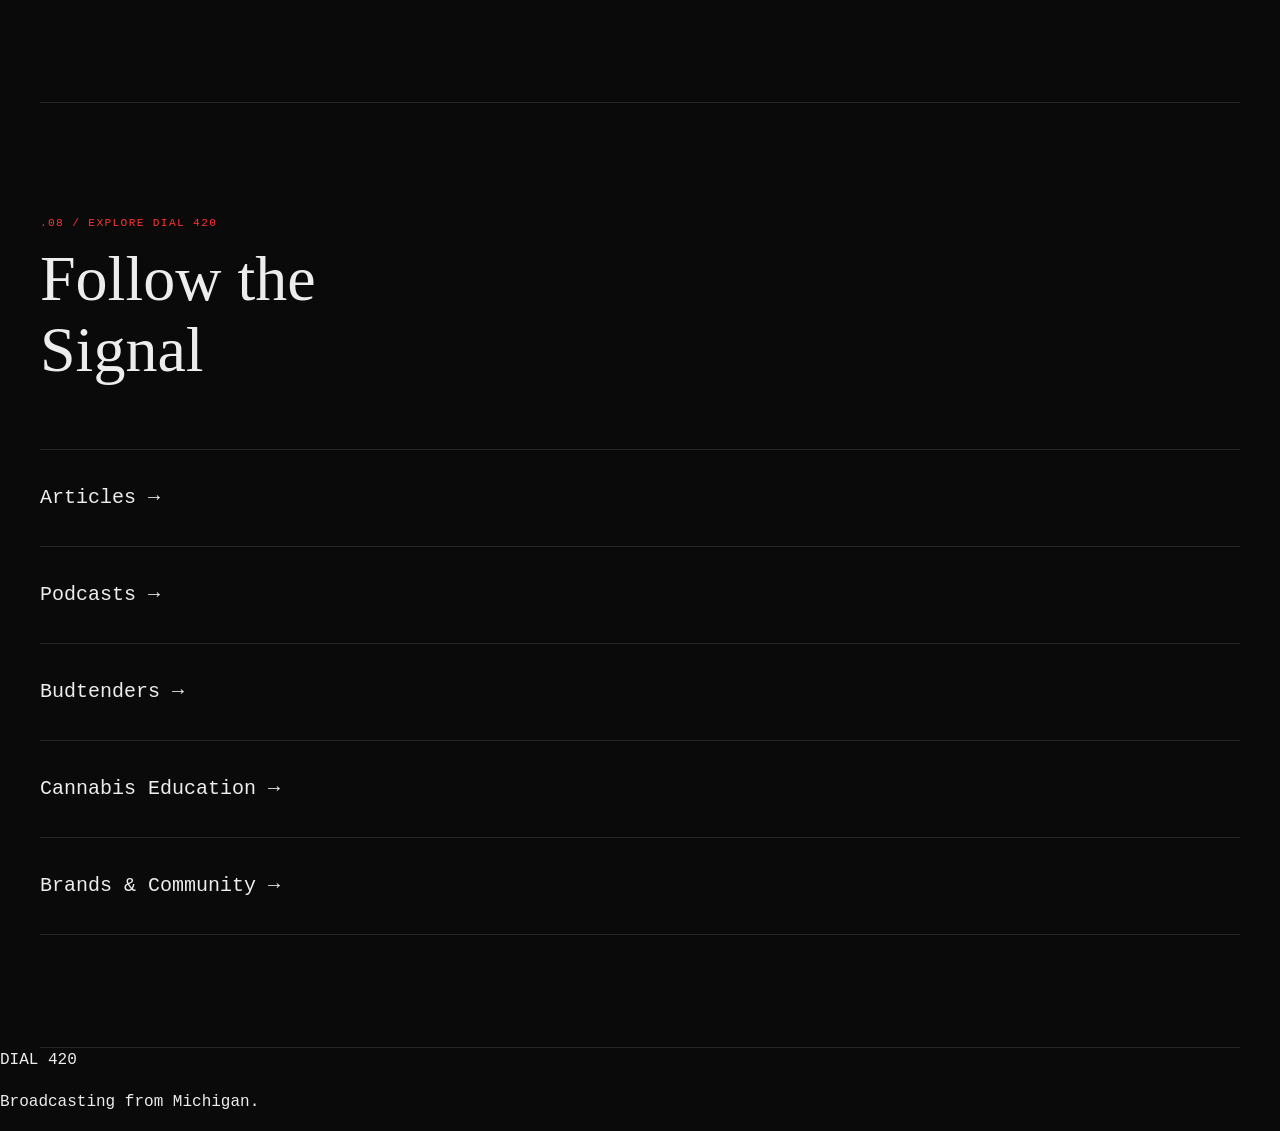
==== commit 4ad05478: "Fix budtender network link" ====
--- a/index.html
+++ b/index.html
@@ -164,7 +164,7 @@
 Profiles and perspectives from Michigan budtenders.
 </p>
 
-<a href="#">MEET THE NETWORK →</a>
+<a href="budtenders/index.html">Meet the Network →</a>
 
 </article>
 
@@ -287,4 +287,4 @@
 
 </body>
 
-</html>+</html>
--- a/css/styles.css
+++ b/css/styles.css
@@ -1,105 +1,574 @@
-/* --- System Reset & Variables --- */
 :root {
-    --bg-color: #0a0a0a;
-    --text-color: #ededed;
-    --accent-color: #ff3333;
-    --border-color: #262626;
-    --font-mono: 'Courier New', Courier, monospace;
-    --font-serif: 'Georgia', serif;
-}
-
-* {
-    box-sizing: border-box;
-    margin: 0;
-    padding: 0;
+  /* =========================
+     COLORS
+     ========================= */
+
+  --bg-color: #0a0a0a;
+  --surface-color: #111111;
+  --text-color: #ededed;
+  --muted-color: #8a8a8a;
+  --accent-color: #ff3333;
+  --border-color: #262626;
+
+
+  /* =========================
+     TYPOGRAPHY
+     ========================= */
+
+  --font-mono: "Courier New", Courier, monospace;
+  --font-serif: Georgia, "Times New Roman", serif;
+
+  --text-xs: 0.7rem;
+  --text-sm: 0.8rem;
+  --text-base: 1rem;
+  --text-md: 1.25rem;
+  --text-lg: 2rem;
+  --text-xl: 3rem;
+  --text-display: clamp(3rem, 8vw, 7rem);
+
+
+  /* =========================
+     SPACING
+     ========================= */
+
+  --space-xs: 0.5rem;
+  --space-sm: 1rem;
+  --space-md: 2rem;
+  --space-lg: 4rem;
+  --space-xl: 7rem;
+
+
+  /* =========================
+     LAYOUT
+     ========================= */
+
+  --content-width: 1200px;
+  --reading-width: 70ch;
+
+
+  /* =========================
+     BORDERS
+     ========================= */
+
+  --border-width: 1px;
+  --border-style: solid;
+}
+
+
+/* =========================
+   GLOBAL RESET
+   ========================= */
+
+*,
+*::before,
+*::after {
+  box-sizing: border-box;
+}
+
+
+/* =========================
+   DOCUMENT
+   ========================= */
+
+html {
+  scroll-behavior: smooth;
+  -webkit-text-size-adjust: 100%;
 }
 
 body {
-    background-color: var(--bg-color);
-    color: var(--text-color);
-    font-family: var(--font-serif);
-    line-height: 1.6;
-    padding: 2rem;
-}
-
-/* --- Layout Architecture --- */
-.masthead {
-    border-bottom: 2px solid var(--text-color);
-    padding-bottom: 1.5rem;
-    margin-bottom: 2rem;
-    text-align: center;
-}
-
-.masthead h1 {
-    font-family: var(--font-mono);
-    font-size: 3.5rem;
-    letter-spacing: -2px;
-    font-weight: 900;
-}
-
-.masthead .subtitle {
-    font-family: var(--font-mono);
-    text-transform: uppercase;
-    font-size: 0.85rem;
-    color: #888;
-}
-
-.grid-container {
-    display: grid;
-    grid-template-columns: repeat(auto-fit, minmax(300px, 1fr));
-    gap: 2.5rem;
-    align-items: start;
-}
-
-.lane {
-    border-top: 1px solid var(--border-color);
-    padding-top: 1rem;
-}
-
-.lane h2 {
-    font-family: var(--font-mono);
-    font-size: 0.9rem;
-    color: var(--accent-color);
-    margin-bottom: 1.5rem;
-    letter-spacing: 1px;
-}
-
-/* --- Components --- */
-.entry h3, .project-card h3 {
-    font-size: 1.5rem;
-    margin-bottom: 0.5rem;
-    letter-spacing: -0.5px;
-}
-
-.entry time {
-    display: block;
-    font-family: var(--font-mono);
-    font-size: 0.8rem;
-    color: #666;
-    margin-bottom: 1rem;
-}
-
-.log-list {
-    list-style: none;
-}
-
-.log-list a {
-    color: var(--text-color);
-    text-decoration: none;
-    font-family: var(--font-mono);
-    font-size: 0.9rem;
-}
-
-.log-list a:hover {
-    color: var(--accent-color);
-}
-
-.system-footer {
-    margin-top: 4rem;
-    border-top: 1px solid var(--border-color);
-    padding-top: 1.5rem;
-    font-family: var(--font-mono);
-    font-size: 0.75rem;
-    color: #444;
-    text-align: center;
-}
+  margin: 0;
+  padding: 0;
+
+  background-color: var(--bg-color);
+  color: var(--text-color);
+
+  font-family: var(--font-mono);
+  font-size: var(--text-base);
+  line-height: 1.6;
+
+  text-rendering: optimizeLegibility;
+}
+
+
+/* =========================
+   MEDIA
+   ========================= */
+
+img,
+svg,
+video {
+  max-width: 100%;
+  height: auto;
+  display: block;
+}
+
+
+/* =========================
+   FORMS
+   ========================= */
+
+button,
+input,
+textarea,
+select {
+  font: inherit;
+}
+
+button {
+  cursor: pointer;
+}
+
+
+/* =========================
+   LINKS
+   ========================= */
+
+a {
+  color: var(--text-color);
+  text-decoration: none;
+}
+
+a:hover {
+  color: var(--accent-color);
+}
+
+
+/* =========================
+   TYPOGRAPHY
+   ========================= */
+
+h1,
+h2,
+h3,
+p {
+  margin-top: 0;
+}
+
+h1,
+h2,
+h3 {
+  margin-bottom: var(--space-sm);
+  line-height: 1.1;
+}
+
+h1,
+h2 {
+  font-family: var(--font-serif);
+  font-weight: 400;
+}
+
+h3 {
+  font-family: var(--font-mono);
+  font-weight: 400;
+}
+
+h1 {
+  font-size: var(--text-display);
+}
+
+h2 {
+  font-size: clamp(2rem, 5vw, 4rem);
+}
+
+h3 {
+  font-size: var(--text-md);
+}
+
+p {
+  max-width: var(--reading-width);
+}
+
+
+/* =========================
+   HEADER
+   ========================= */
+
+header {
+  width: min(100% - 2rem, var(--content-width));
+  min-width: 0;
+  margin-inline: auto;
+  padding-block: var(--space-lg);
+
+  border-bottom:
+    var(--border-width)
+    var(--border-style)
+    var(--border-color);
+}
+
+header p {
+  margin-bottom: var(--space-sm);
+
+  color: var(--muted-color);
+  font-size: var(--text-xs);
+  letter-spacing: 0.12em;
+  text-transform: uppercase;
+}
+
+header h1 {
+  margin-bottom: var(--space-sm);
+
+  font-size: var(--text-display);
+  letter-spacing: -0.04em;
+}
+
+
+/* =========================
+   SECTIONS
+   ========================= */
+
+section {
+  width: min(100% - 2rem, var(--content-width));
+  min-width: 0;
+  margin-inline: auto;
+  padding-block: var(--space-lg);
+}
+
+section > p:first-child {
+  color: var(--accent-color);
+
+  font-family: var(--font-mono);
+  font-size: var(--text-xs);
+  letter-spacing: 0.12em;
+  text-transform: uppercase;
+}
+
+
+/* =========================
+   ARTICLES
+   ========================= */
+
+article {
+  border-top:
+    var(--border-width)
+    var(--border-style)
+    var(--border-color);
+
+  padding-top: var(--space-md);
+}
+
+article > p:first-child {
+  color: var(--muted-color);
+
+  font-size: var(--text-xs);
+  letter-spacing: 0.1em;
+  text-transform: uppercase;
+}
+
+
+/* =========================
+   CURRENT SIGNAL
+   ========================= */
+
+.signal {
+  min-height: 70vh;
+
+  display: flex;
+  flex-direction: column;
+  justify-content: center;
+
+  border-bottom:
+    var(--border-width)
+    var(--border-style)
+    var(--border-color);
+}
+
+.signal h2 {
+  max-width: 14ch;
+}
+
+.signal > p:nth-of-type(2) {
+  max-width: 60ch;
+  color: var(--muted-color);
+}
+
+.signal a {
+  display: inline-block;
+  margin-top: var(--space-md);
+
+  font-size: var(--text-sm);
+  letter-spacing: 0.1em;
+  text-transform: uppercase;
+}
+
+
+/* =========================
+   FEATURED STORY
+   ========================= */
+
+.featured article {
+  padding-block: var(--space-lg);
+}
+
+.featured article h2 {
+  max-width: 18ch;
+}
+
+.featured article > p:nth-of-type(2) {
+  max-width: 60ch;
+  color: var(--muted-color);
+}
+
+.featured article a {
+  display: inline-block;
+  margin-top: var(--space-md);
+
+  font-size: var(--text-sm);
+  letter-spacing: 0.1em;
+  text-transform: uppercase;
+}
+
+
+/* =========================
+   CONTENT GRID
+   ========================= */
+
+.content-grid {
+  display: grid;
+  gap: var(--space-lg);
+}
+
+.content-grid article {
+  display: flex;
+  flex-direction: column;
+}
+
+.content-grid article h3 {
+  max-width: 24ch;
+}
+
+.content-grid article p {
+  color: var(--muted-color);
+}
+
+.content-grid article > p:first-child {
+  color: var(--muted-color);
+}
+
+.content-grid article a {
+  display: inline-block;
+  margin-top: auto;
+  padding-top: var(--space-md);
+
+  font-size: var(--text-sm);
+  letter-spacing: 0.1em;
+  text-transform: uppercase;
+}
+
+
+/* =========================
+   PODCAST
+   ========================= */
+
+.podcast {
+  border-top:
+    var(--border-width)
+    var(--border-style)
+    var(--border-color);
+
+  border-bottom:
+    var(--border-width)
+    var(--border-style)
+    var(--border-color);
+}
+
+.podcast article {
+  padding-block: var(--space-lg);
+}
+
+.podcast article h2 {
+  max-width: 12ch;
+}
+
+.podcast article > p:nth-of-type(2) {
+  max-width: 60ch;
+  color: var(--muted-color);
+}
+
+.podcast article a {
+  display: inline-block;
+  margin-top: var(--space-md);
+
+  font-size: var(--text-sm);
+  letter-spacing: 0.1em;
+  text-transform: uppercase;
+}
+
+
+/* =========================
+   BUDTENDER NETWORK
+   ========================= */
+
+.budtenders {
+  border-bottom:
+    var(--border-width)
+    var(--border-style)
+    var(--border-color);
+}
+
+.budtenders article {
+  padding-block: var(--space-lg);
+}
+
+.budtenders article h2 {
+  max-width: 16ch;
+}
+
+.budtenders article > p:nth-of-type(2) {
+  max-width: 60ch;
+  color: var(--muted-color);
+}
+
+.budtenders article a {
+  display: inline-block;
+  margin-top: var(--space-md);
+
+  font-size: var(--text-sm);
+  letter-spacing: 0.1em;
+  text-transform: uppercase;
+}
+/* =========================
+   CANNABIS EDUCATION
+   ========================= */
+
+.education {
+  border-bottom:
+    var(--border-width)
+    var(--border-style)
+    var(--border-color);
+}
+
+.education .content-grid {
+  margin-top: var(--space-md);
+}
+
+.education article {
+  padding-block: var(--space-lg);
+}
+
+.education article h3 {
+  max-width: 20ch;
+}
+
+.education article p {
+  color: var(--muted-color);
+}
+
+.education article > p:first-child {
+  color: var(--muted-color);
+}
+
+.education article a {
+  display: inline-block;
+  margin-top: var(--space-md);
+
+  font-size: var(--text-sm);
+  letter-spacing: 0.1em;
+  text-transform: uppercase;
+}
+/* =========================
+   MICHIGAN COMMUNITY
+   ========================= */
+
+.community {
+  border-bottom:
+    var(--border-width)
+    var(--border-style)
+    var(--border-color);
+}
+
+.community article {
+  padding-block: var(--space-lg);
+}
+
+.community article h2 {
+  max-width: 16ch;
+}
+
+.community article > p:nth-of-type(2) {
+  max-width: 60ch;
+  color: var(--muted-color);
+}
+
+.community article a {
+  display: inline-block;
+  margin-top: var(--space-md);
+
+  font-size: var(--text-sm);
+  letter-spacing: 0.1em;
+  text-transform: uppercase;
+}
+/* =========================
+   EXPLORE DIAL 420
+   ========================= */
+
+.channels {
+  border-bottom:
+    var(--border-width)
+    var(--border-style)
+    var(--border-color);
+}
+
+.channels h2 {
+  max-width: 14ch;
+}
+
+.channels ul {
+  margin-top: var(--space-lg);
+}
+
+.channels li {
+  border-top:
+    var(--border-width)
+    var(--border-style)
+    var(--border-color);
+}
+
+.channels li:last-child {
+  border-bottom:
+    var(--border-width)
+    var(--border-style)
+    var(--border-color);
+}
+
+.channels li a {
+  display: block;
+  padding-block: var(--space-md);
+
+  font-size: var(--text-md);
+}
+
+.channels li a:hover {
+  padding-left: var(--space-sm);
+}
+/* =========================
+   LISTS
+   ========================= */
+
+ul {
+  margin: 0;
+  padding: 0;
+  list-style: none;
+}
+
+
+/* =========================
+   RESPONSIVE
+   ========================= */
+
+@media (min-width: 768px) {
+
+  header {
+    width: min(100% - 4rem, var(--content-width));
+    padding-block: var(--space-xl);
+  }
+
+  section {
+    width: min(100% - 4rem, var(--content-width));
+    padding-block: var(--space-xl);
+  }
+
+  .content-grid {
+    grid-template-columns: repeat(3, minmax(0, 1fr));
+  }
+
+}
